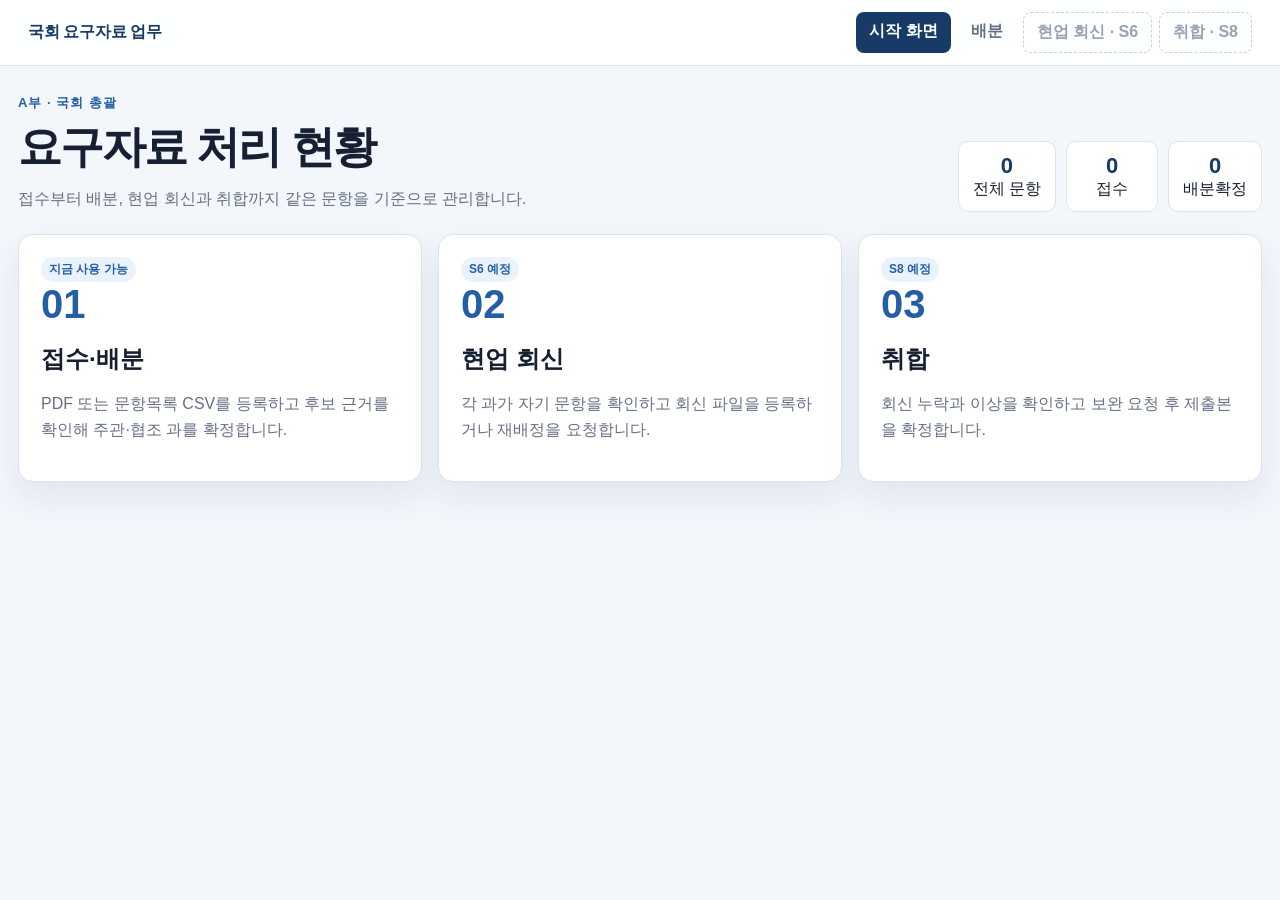
==== web/index.html @ 602cd7af "국회 요구자료 교육용 웹 도구 최초 공개" ====
<!doctype html>
<html lang="ko">
<head>
  <meta charset="utf-8">
  <meta name="viewport" content="width=device-width,initial-scale=1">
  <title>국회 요구자료 업무</title>
  <link rel="stylesheet" href="styles.css">
</head>
<body>
  <header class="topbar">
    <a class="brand" href="index.html">국회 요구자료 업무</a>
    <nav class="nav" aria-label="업무 화면 이동">
      <a class="active" href="index.html">시작 화면</a>
      <a href="assign.html">배분</a>
      <a class="soon" href="#" aria-disabled="true" title="S6에서 구현">현업 회신 · S6</a>
      <a class="soon" href="#" aria-disabled="true" title="S8에서 구현">취합 · S8</a>
    </nav>
  </header>
  <main class="page">
    <section class="hero" data-reveal>
      <div>
        <p class="eyebrow">A부 · 국회 총괄</p>
        <h1>요구자료 처리 현황</h1>
        <p class="subtitle">접수부터 배분, 현업 회신과 취합까지 같은 문항을 기준으로 관리합니다.</p>
      </div>
      <div class="summary" id="summary"></div>
    </section>
    <section class="start-grid" data-reveal data-stagger>
      <a class="start-card" href="assign.html">
        <span class="badge">지금 사용 가능</span><div class="number">01</div><h2>접수·배분</h2>
        <p>PDF 또는 문항목록 CSV를 등록하고 후보 근거를 확인해 주관·협조 과를 확정합니다.</p>
      </a>
      <div class="start-card" aria-disabled="true">
        <span class="badge">S6 예정</span><div class="number">02</div><h2>현업 회신</h2>
        <p>각 과가 자기 문항을 확인하고 회신 파일을 등록하거나 재배정을 요청합니다.</p>
      </div>
      <div class="start-card" aria-disabled="true">
        <span class="badge">S8 예정</span><div class="number">03</div><h2>취합</h2>
        <p>회신 누락과 이상을 확인하고 보완 요청 후 제출본을 확정합니다.</p>
      </div>
    </section>
  </main>
  <script src="common.js"></script>
  <script>
    const counts = AppCommon.statusCounts();
    const total = Object.values(counts).reduce((sum, value) => sum + value, 0);
    document.querySelector("#summary").innerHTML = `
      <span><strong>${total}</strong>전체 문항</span>
      <span><strong>${counts["접수"] || 0}</strong>접수</span>
      <span><strong>${counts["배분확정"] || 0}</strong>배분확정</span>`;
    const reduce = matchMedia("(prefers-reduced-motion:reduce)").matches;
    const reveal = document.querySelectorAll("[data-reveal]");
    document.querySelectorAll("[data-stagger]").forEach((parent) => [...parent.children].forEach((child, index) => { child.style.transitionDelay = `${index * 70}ms`; }));
    if (reduce || !("IntersectionObserver" in window)) reveal.forEach((el) => el.classList.add("show"));
    else { const io = new IntersectionObserver((entries) => entries.forEach((entry) => { if (entry.isIntersecting) { entry.target.classList.add("show"); io.unobserve(entry.target); } }), { threshold: .15 }); reveal.forEach((el) => io.observe(el)); }
  </script>
</body>
</html>
---- web/styles.css ----
:root {
  color-scheme: light;
  --ink: #172033;
  --muted: #667085;
  --line: #dce3ee;
  --surface: #ffffff;
  --canvas: #f3f6fb;
  --navy: #173b66;
  --blue: #245fa4;
  --blue-soft: #eaf2fc;
  --green: #13795b;
  --amber: #9a6700;
  --danger: #b42318;
  --shadow: 0 16px 34px rgba(31, 57, 89, 0.08);
}

* { box-sizing: border-box; }
body { margin: 0; color: var(--ink); background: var(--canvas); font-family: "Pretendard", "Noto Sans KR", "Malgun Gothic", sans-serif; }
button, input, select { font: inherit; }
button, .button { border: 0; border-radius: 9px; padding: 10px 15px; background: var(--blue); color: #fff; font-weight: 700; cursor: pointer; transition: transform .28s cubic-bezier(.34,1.56,.64,1), background .2s; }
button:hover, .button:hover { transform: translateY(-2px); background: var(--navy); }
button:disabled { cursor: not-allowed; opacity: .5; transform: none; }
.button.secondary, button.secondary { background: #eef2f7; color: var(--ink); border: 1px solid var(--line); }
.button.ghost { background: transparent; color: var(--muted); border: 1px dashed #b7c2d2; }
a { color: inherit; text-decoration: none; }

.topbar { position: sticky; z-index: 20; top: 0; display: flex; align-items: center; gap: 16px; padding: 12px 28px; background: rgba(255,255,255,.96); border-bottom: 1px solid var(--line); }
.brand { margin-right: auto; font-weight: 900; color: var(--navy); letter-spacing: -.02em; }
.nav { display: flex; gap: 7px; flex-wrap: wrap; }
.nav a { padding: 9px 13px; border-radius: 8px; color: var(--muted); font-weight: 700; }
.nav a.active { color: #fff; background: var(--navy); }
.nav a.soon { color: #98a2b3; border: 1px dashed #c7d0dc; }

.page { width: min(1500px, calc(100% - 36px)); margin: 28px auto 56px; }
.hero { display: flex; align-items: end; justify-content: space-between; gap: 24px; margin-bottom: 22px; }
.eyebrow { margin: 0 0 6px; color: var(--blue); font-weight: 800; font-size: 13px; letter-spacing: .08em; }
h1 { margin: 0; font-size: clamp(28px, 4vw, 44px); letter-spacing: -.045em; }
.subtitle { margin: 9px 0 0; color: var(--muted); line-height: 1.65; }
.summary { display: flex; gap: 10px; flex-wrap: wrap; }
.summary span { min-width: 92px; padding: 11px 14px; border-radius: 10px; background: var(--surface); border: 1px solid var(--line); text-align: center; }
.summary strong { display: block; color: var(--navy); font-size: 22px; }

.panel { margin-top: 18px; padding: 22px; border: 1px solid var(--line); border-radius: 15px; background: var(--surface); box-shadow: var(--shadow); }
.panel-head { display: flex; align-items: center; justify-content: space-between; gap: 18px; margin-bottom: 16px; }
.panel-head h2 { margin: 0; font-size: 20px; }
.step { display: inline-grid; place-items: center; width: 28px; height: 28px; margin-right: 8px; border-radius: 50%; color: #fff; background: var(--blue); font-size: 14px; }
.upload-grid { display: grid; grid-template-columns: repeat(2, minmax(0,1fr)); gap: 14px; }
.drop-card { padding: 18px; border: 1px dashed #aebcd0; border-radius: 12px; background: #f9fbfe; }
.drop-card strong { display: block; margin-bottom: 7px; }
.drop-card p { min-height: 42px; margin: 0 0 12px; color: var(--muted); font-size: 14px; line-height: 1.5; }
input[type=file] { width: 100%; padding: 9px; border: 1px solid var(--line); border-radius: 8px; background: #fff; }
.actions { display: flex; gap: 9px; flex-wrap: wrap; align-items: center; }
.message { min-height: 24px; margin: 13px 0 0; color: var(--muted); font-weight: 700; }
.message.success { color: var(--green); }
.message.error { color: var(--danger); }
.progress-wrap { display: none; margin-top: 14px; }
.progress-wrap.on { display: grid; grid-template-columns: 1fr auto; gap: 10px; align-items: center; }
progress { width: 100%; height: 10px; accent-color: var(--blue); }

.table-wrap { overflow: auto; border: 1px solid var(--line); border-radius: 11px; }
table { width: 100%; border-collapse: separate; border-spacing: 0; font-size: 14px; }
th { position: sticky; top: 0; z-index: 2; padding: 11px 10px; color: #42526a; background: #edf2f8; text-align: left; white-space: nowrap; }
td { padding: 12px 10px; border-top: 1px solid #e8edf4; vertical-align: top; line-height: 1.5; }
tbody tr { transition: background .2s, transform .28s cubic-bezier(.34,1.56,.64,1); }
tbody tr:hover { background: #f8fbff; }
.request { min-width: 280px; max-width: 460px; }
.meta { min-width: 130px; color: var(--muted); font-size: 12px; }
.meta strong { display: block; color: var(--ink); font-size: 14px; }
.badge { display: inline-block; padding: 4px 8px; border-radius: 999px; background: var(--blue-soft); color: var(--blue); font-size: 12px; font-weight: 800; white-space: nowrap; }
.badge.confirmed { background: #e8f6f0; color: var(--green); }
.candidates { min-width: 210px; }
.candidate { margin-bottom: 6px; padding: 7px 8px; border-left: 3px solid #adc7e7; background: #f5f8fc; border-radius: 4px 8px 8px 4px; }
.candidate:first-child { border-left-color: var(--blue); background: var(--blue-soft); }
.candidate small { display: block; margin-top: 2px; color: var(--muted); }
select { width: 100%; min-width: 150px; padding: 8px; border: 1px solid #b9c5d5; border-radius: 8px; background: #fff; }
select[multiple] { min-height: 78px; }
.empty { padding: 34px; color: var(--muted); text-align: center; }

.start-grid { display: grid; grid-template-columns: repeat(3,1fr); gap: 16px; }
.start-card { display: block; min-height: 190px; padding: 22px; border-radius: 15px; background: var(--surface); border: 1px solid var(--line); box-shadow: var(--shadow); transition: transform .28s cubic-bezier(.34,1.56,.64,1); }
.start-card:hover { transform: translateY(-5px); }
.start-card .number { color: var(--blue); font-size: 40px; font-weight: 900; }
.start-card h2 { margin: 16px 0 8px; }
.start-card p { color: var(--muted); line-height: 1.6; }

[data-reveal] { opacity: 0; transform: translateY(20px); transition: opacity .55s ease, transform .55s ease; }
[data-reveal].show { opacity: 1; transform: none; }
@media (max-width: 860px) { .topbar { align-items: flex-start; flex-direction: column; } .brand { margin: 0; } .hero { align-items: flex-start; flex-direction: column; } .upload-grid, .start-grid { grid-template-columns: 1fr; } .page { width: min(100% - 22px, 1500px); } }
@media (prefers-reduced-motion: reduce) { *, *::before, *::after { scroll-behavior: auto !important; transition: none !important; animation: none !important; } [data-reveal] { opacity: 1; transform: none; } }
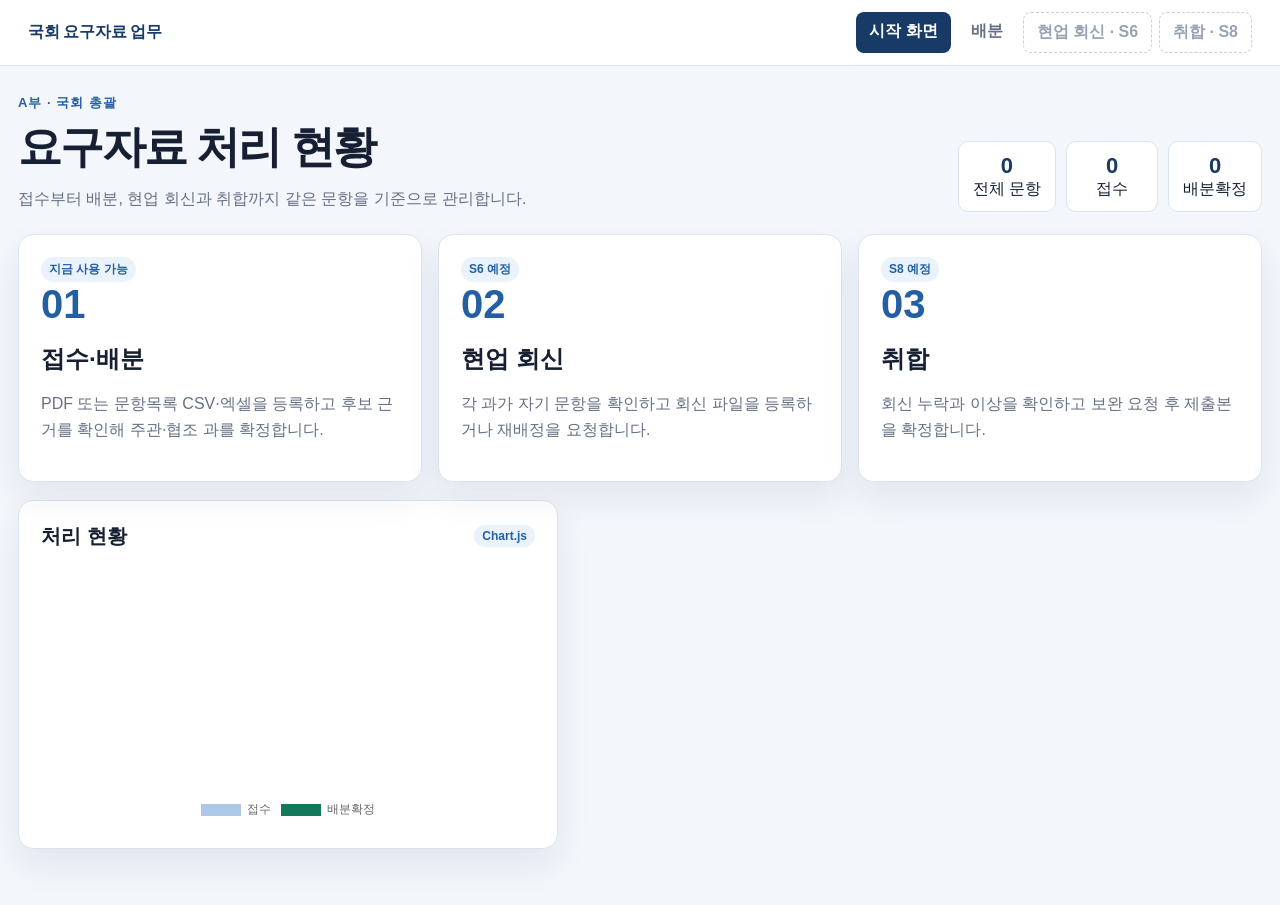
==== commit bba2dfb8: "웹앱 라이브러리 기능 적용" ====
--- a/web/index.html
+++ b/web/index.html
@@ -28,7 +28,7 @@
     <section class="start-grid" data-reveal data-stagger>
       <a class="start-card" href="assign.html">
         <span class="badge">지금 사용 가능</span><div class="number">01</div><h2>접수·배분</h2>
-        <p>PDF 또는 문항목록 CSV를 등록하고 후보 근거를 확인해 주관·협조 과를 확정합니다.</p>
+        <p>PDF 또는 문항목록 CSV·엑셀을 등록하고 후보 근거를 확인해 주관·협조 과를 확정합니다.</p>
       </a>
       <div class="start-card" aria-disabled="true">
         <span class="badge">S6 예정</span><div class="number">02</div><h2>현업 회신</h2>
@@ -39,7 +39,13 @@
         <p>회신 누락과 이상을 확인하고 보완 요청 후 제출본을 확정합니다.</p>
       </div>
     </section>
+    <section class="panel chart-panel" data-reveal>
+      <div class="panel-head"><h2>처리 현황</h2><span class="badge">Chart.js</span></div>
+      <div class="chart-wrap"><canvas id="status-chart" aria-label="문항 처리 상태 차트" role="img"></canvas></div>
+    </section>
   </main>
+  <script src="lib/chart.umd.js"></script>
+  <script src="lib/papaparse.min.js"></script>
   <script src="common.js"></script>
   <script>
     const counts = AppCommon.statusCounts();
@@ -49,6 +55,14 @@
       <span><strong>${counts["접수"] || 0}</strong>접수</span>
       <span><strong>${counts["배분확정"] || 0}</strong>배분확정</span>`;
     const reduce = matchMedia("(prefers-reduced-motion:reduce)").matches;
+    new Chart(document.querySelector("#status-chart"), {
+      type: "doughnut",
+      data: {
+        labels: ["접수", "배분확정"],
+        datasets: [{ data: [counts["접수"] || 0, counts["배분확정"] || 0], backgroundColor: ["#adc7e7", "#13795b"], borderWidth: 0 }],
+      },
+      options: { responsive: true, maintainAspectRatio: false, animation: reduce ? false : { duration: 550 }, plugins: { legend: { position: "bottom" } } },
+    });
     const reveal = document.querySelectorAll("[data-reveal]");
     document.querySelectorAll("[data-stagger]").forEach((parent) => [...parent.children].forEach((child, index) => { child.style.transitionDelay = `${index * 70}ms`; }));
     if (reduce || !("IntersectionObserver" in window)) reveal.forEach((el) => el.classList.add("show"));
--- a/web/styles.css
+++ b/web/styles.css
@@ -56,6 +56,11 @@
 .progress-wrap { display: none; margin-top: 14px; }
 .progress-wrap.on { display: grid; grid-template-columns: 1fr auto; gap: 10px; align-items: center; }
 progress { width: 100%; height: 10px; accent-color: var(--blue); }
+.table-tools { display: flex; align-items: end; justify-content: space-between; gap: 12px; margin-bottom: 12px; }
+.table-tools label { display: grid; gap: 5px; color: var(--muted); font-size: 12px; font-weight: 800; }
+.table-tools input[type=search] { width: min(420px, 70vw); padding: 9px 11px; border: 1px solid #b9c5d5; border-radius: 8px; background: #fff; }
+.chart-panel { max-width: 540px; }
+.chart-wrap { height: 260px; }
 
 .table-wrap { overflow: auto; border: 1px solid var(--line); border-radius: 11px; }
 table { width: 100%; border-collapse: separate; border-spacing: 0; font-size: 14px; }
@@ -75,6 +80,12 @@
 select { width: 100%; min-width: 150px; padding: 8px; border: 1px solid #b9c5d5; border-radius: 8px; background: #fff; }
 select[multiple] { min-height: 78px; }
 .empty { padding: 34px; color: var(--muted); text-align: center; }
+.tabulator-wrap { overflow: hidden; }
+.tabulator { border: 0; background: transparent; font: inherit; }
+.tabulator .tabulator-header { border-bottom: 1px solid var(--line); background: #edf2f8; color: #42526a; }
+.tabulator .tabulator-header .tabulator-col, .tabulator .tabulator-row { background: transparent; }
+.tabulator .tabulator-row:hover { background: #f8fbff; }
+.tabulator .tabulator-cell { padding: 10px; border-right-color: #e8edf4; white-space: normal; }
 
 .start-grid { display: grid; grid-template-columns: repeat(3,1fr); gap: 16px; }
 .start-card { display: block; min-height: 190px; padding: 22px; border-radius: 15px; background: var(--surface); border: 1px solid var(--line); box-shadow: var(--shadow); transition: transform .28s cubic-bezier(.34,1.56,.64,1); }
